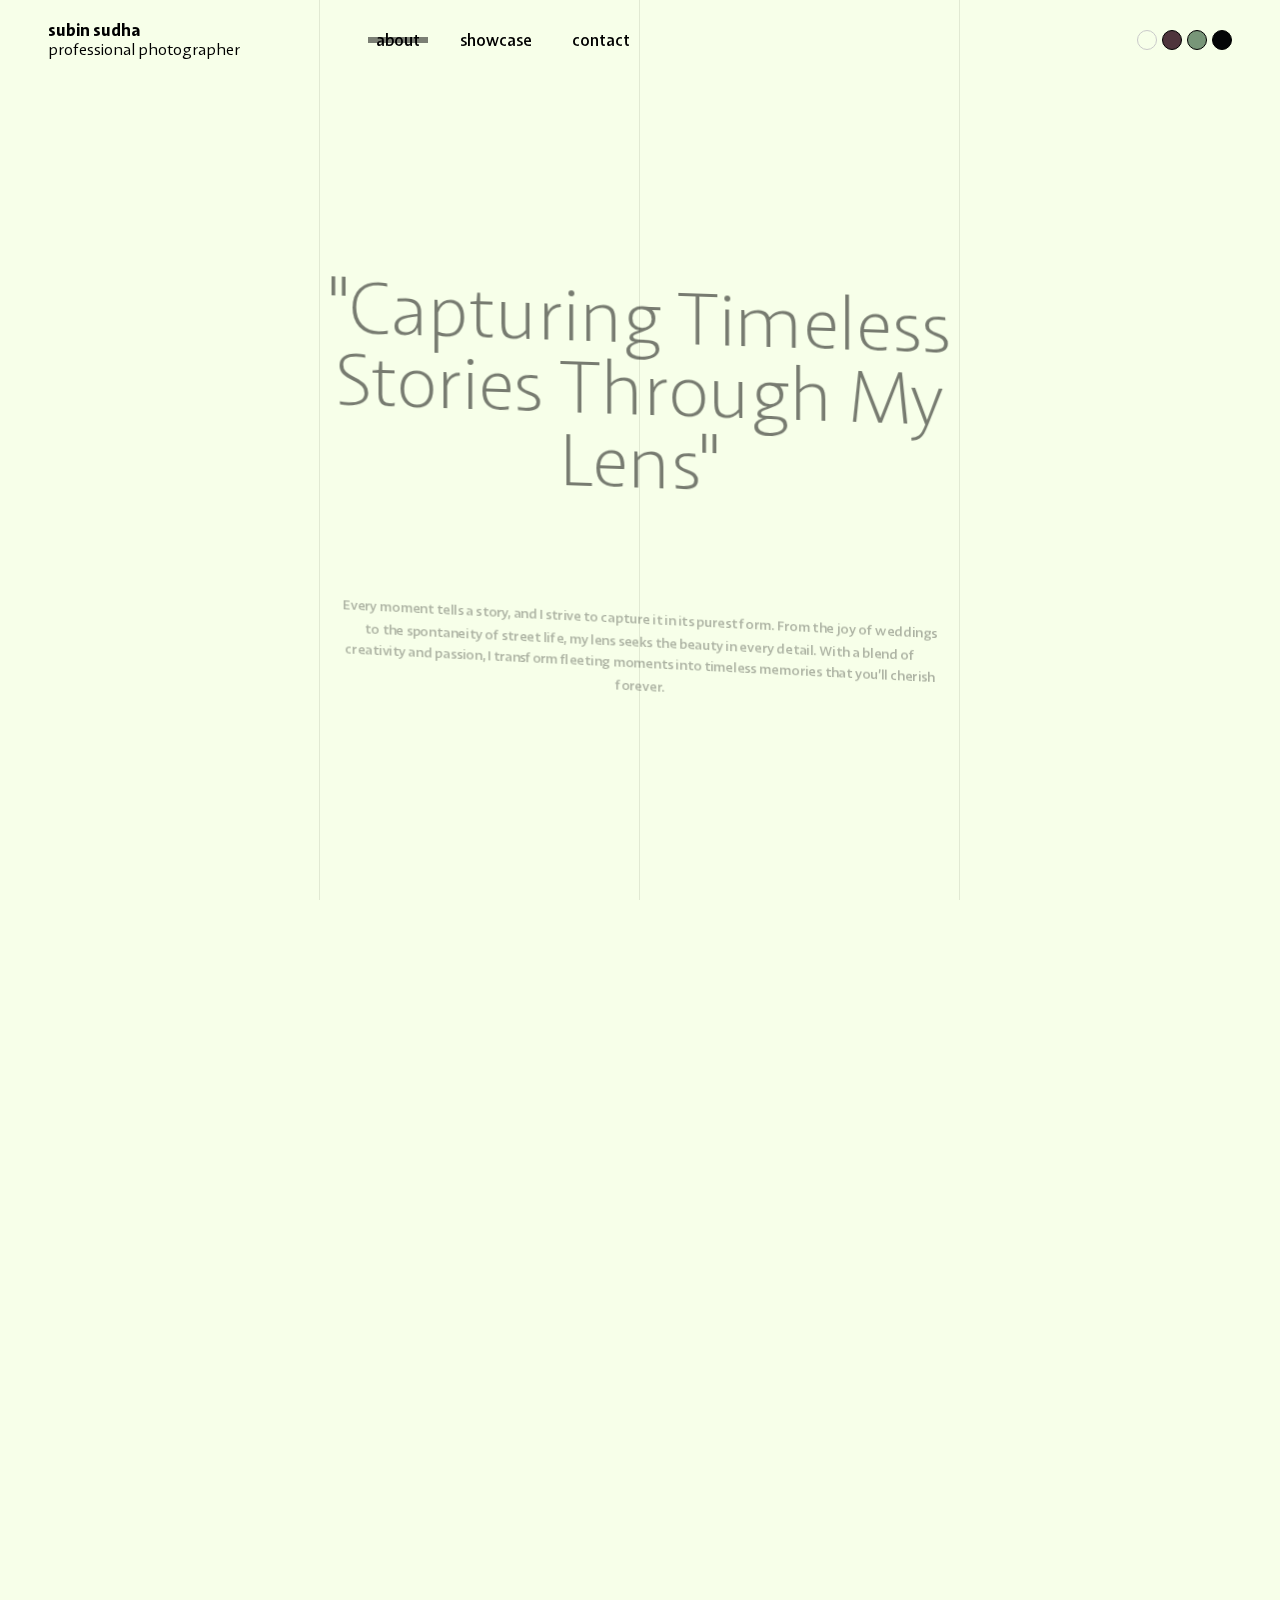
==== about-me.html @ 4d0d7990 "teal html color" ====
<!DOCTYPE html>
<html lang="en">
  <head>
    <meta charset="UTF-8" />
    <meta name="viewport" content="width=device-width, initial-scale=1.0" />
    <title>Subin sudha | Aboutme</title>
    <link rel="stylesheet" href="./css/style.css" />
    <link rel="stylesheet" href="./css/screens.css" />
  </head>
  <body>
    <!-- SPINNER -->

    <div class="spinner" id="spinner">
      <div class="spinner-contant">
        <div class="spinner-circle"></div>
        <div id="loading-percentage" class="loading-percentage">0%</div>
      </div>
    </div>

    <header class="main-header">
      <div class="container">
        <div class="header-content">
          <div class="header-column">
            <a href="/photography-showcase" class="main-logo">
              <span class="logo-title">subin sudha</span>
              <span class="logo-sub-title">professional photographer</span>
            </a>
            <nav class="nav sm-hidden">
              <a class="link active" href="javascript:void(0)">about</a>
              <a class="link" href="/photography-showcase/showcase.html"
                >showcase</a
              >
              <a class="link" href="/photography-showcase/contact.html"
                >contact</a
              >
            </nav>
          </div>
          <div class="header-column">
            <div class="theme-switcher sm-hidden">
              <button data-theme="white">White</button>
              <button data-theme="coffee">Coffee</button>
              <button data-theme="teal">Teal</button>
              <button data-theme="dark">Dark</button>
            </div>

            <div id="menu-toggle" class="menu-toggle md-hidden">
              <div class="menu-lines">
                <div class="line__top"></div>
                <div class="line__bottom"></div>
              </div>
            </div>
          </div>
        </div>
      </div>
    </header>

    <!-- MOBILE SIDEBAR -->

    <div id="main-sm-menu" class="main-sm-menu">
      <div class="menu-sm-content">
        <nav class="main-sm-navigations">
          <ul class="main-sm-navigation-list">
            <li>
              <a class="link active" href="javascript:void(0)">about</a>
            </li>
            <li>
              <a class="link" href="/photography-showcase/showcase.html">
                showcase
              </a>
            </li>
            <li>
              <a class="link" href="/photography-showcase/contact.html">
                contact
              </a>
            </li>
          </ul>
        </nav>

        <div class="sm-theme-selector">
          <div class="theme-switcher">
            <button data-theme="white">White</button>
            <button data-theme="coffee">Coffee</button>
            <button data-theme="teal">Teal</button>
            <button data-theme="dark">Dark</button>
          </div>
        </div>
      </div>
    </div>

    <section class="main-wrapper">
      <div class="container">
        <div class="inner-page-wrapper">
          <h1 class="inner-page-title animateUp" data-delay="0.5">
            "Capturing Timeless Stories Through My Lens"
          </h1>
          <p class="about-sub-title animateUp" data-delay="0.6">
            Every moment tells a story, and I strive to capture it in its purest
            form. From the joy of weddings to the spontaneity of street life, my
            lens seeks the beauty in every detail. With a blend of creativity
            and passion, I transform fleeting moments into timeless memories
            that you’ll cherish forever.
          </p>
        </div>
      </div>

      <div class="avatar-wide animateUp" data-delay="0.7">
        <img
          src="https://images.unsplash.com/photo-1506863530036-1efeddceb993?q=80&w=1944"
          alt="photographer avatar"
        />
      </div>

      <div class="container">
        <div class="inner-page-wrapper">
          <div class="about-description animateUp" data-delay="0.8">
            <p>
              Welcome to my world of photography! I’m Subin Sudha, a passionate
              professional photographer hailing from the vibrant state of
              Kerala, India. With years of experience and an unyielding love for
              storytelling, I specialize in creating captivating images that
              speak volumes.
            </p>
            <p>
              From the heartfelt emotions of weddings to the unique charm of
              candid moments, from the artistry of portraiture to the raw
              authenticity of street photography, I aim to document life’s most
              meaningful moments with precision and creativity.
            </p>
            <p>
              Each click of the shutter is my way of preserving fleeting
              moments, transforming them into memories that last a lifetime. I
              believe that photography is more than just a profession—it's a way
              to connect, understand, and celebrate the beauty of life and the
              stories it holds.
            </p>
            <p>
              Whether you’re looking to immortalize your big day, capture a
              cherished bond, or explore the unscripted beauty of everyday life,
              I am here to deliver images that resonate with your heart and
              soul.
            </p>
            <p>
              Let’s create something extraordinary together—one frame at a time.
            </p>
          </div>
        </div>
      </div>
    </section>

    <div class="canvas-grid">
      <div class="canvas-column"></div>
      <div class="canvas-column"></div>
      <div class="canvas-column"></div>
      <!-- <div class="canvas-column"></div>
      <div class="canvas-column"></div> -->
    </div>

    <script src="./js/gsap.min.js"></script>
    <script src="./js/ScrollTrigger.min.js"></script>
    <script src="./js/index.js"></script>
  </body>
</html>
---- css/style.css ----
@import "./plein.css";

:root {
  --theme-color: #f7ffe9;
  --text-color: #000;
  --scroll-bar-color: #000;
  --menu-toggle-color: #000;
  --window-height: 100vh;
  --container-width: 1800px;
  --plein-light: "Plein-Light";
  --plein-regular: "Plein-Regular";
  --plein-medium: "Plein-Medium";
  --plein-bold: "Plein-Bold";
}

* {
  padding: 0;
  margin: 0;
  box-sizing: border-box;
  /* font-family: "Plein", sans-serif; */
}

body[data-theme="dark"] {
  --theme-color: #040507 !important;
  --text-color: #dbdbdb !important;
  --scroll-bar-color: #929292 !important;
  --menu-toggle-color: #dbdbdb;
}

body[data-theme="white"] {
  --theme-color: #f7ffe9 !important;
  --text-color: #000 !important;
  --scroll-bar-color: #000 !important;
  --menu-toggle-color: #000;
}

body[data-theme="coffee"] {
  --theme-color: #4e343c !important;
  --text-color: #ffffff !important;
  --scroll-bar-color: #8a4359 !important;
  --menu-toggle-color: #ffffff;
}

body[data-theme="teal"] {
  --theme-color: #789678 !important;
  --text-color: #ffffff !important;
  --scroll-bar-color: #87b787 !important;
  --menu-toggle-color: #ffffff;
}

body {
  font-size: 16px;
  color: var(--text-color);
  background-color: var(--theme-color);
  height: 100%;
  width: 100%;
  user-select: none;
  transition: background-color 0.3s, color 0.3s;
}

/* THEME SWITCHER */

.theme-switcher {
  display: flex;
  align-items: center;
  gap: 5px;
}

.theme-switcher button {
  margin: 0;
  padding: 0;
  outline: 0;
  border-width: 1px;
  border-style: solid;
  border-color: #000;
  cursor: pointer;
  font-size: 0 !important;
  width: 20px;
  height: 20px;
  border-radius: 50px;
  transition: 0.3s ease;
}

.theme-switcher button[data-theme="dark"] {
  background-color: #040507;
}
.theme-switcher button[data-theme="white"] {
  background-color: #f7ffe9;
}
.theme-switcher button[data-theme="coffee"] {
  background-color: #4e343c;
}
.theme-switcher button[data-theme="teal"] {
  background-color: #789678;
}

.theme-switcher button:hover {
  opacity: 0.8;
}

.theme-switcher button[data-theme="dark"].active {
  border-color: #9a9a9a !important;
}
.theme-switcher button[data-theme="white"].active {
  border-color: #c9c9c9 !important;
}
.theme-switcher button[data-theme="coffee"].active {
  border-color: #8a4359 !important;
}
.theme-switcher button[data-theme="teal"].active {
  border-color: #90af90 !important;
}

/* LIGHTBOX */

.fancybox__backdrop,
.fancybox__thumbs {
  background-color: var(--theme-color);
}
.fancybox__container .f-button {
  background-color: transparent !important;
  cursor: pointer !important;
}
.fancybox__container .f-button:disabled {
  opacity: 0.4 !important;
}
.fancybox__container .f-button svg {
  filter: none;
  stroke: var(--text-color);
}
.fancybox__toolbar {
  text-shadow: none;
  color: var(--text-color);
}

/* LIGHTBOX END */

/* SPINNER */

.spinner {
  width: 100%;
  height: 100%;
  background-color: var(--theme-color);
  position: fixed;
  top: 0;
  left: 0;
  z-index: 900;
  display: flex;
}
.spinner-contant {
  margin: auto;
  width: 80px;
  height: 80px;
  position: relative;
}
.loading-percentage {
  font-size: 1.2rem;
  color: var(--text-color);
  font-family: var(--plein-regular);
  width: 50px;
  height: 50px;
  position: absolute;
  left: 50%;
  top: 50%;
  transform: translate(-50%, -50%);
  z-index: 5;
  display: flex;
  justify-content: center;
  align-items: center;
}
.spinner-circle {
  position: absolute;
  left: 0;
  top: 0;
  width: 80px;
  height: 80px;
  border-radius: 50%;
  border-width: 2px;
  border-style: solid;
  border-color: transparent var(--text-color) var(--text-color)
    var(--text-color);
  animation: spin 1s linear infinite;
  z-index: 2;
}
@keyframes spin {
  from {
    transform: rotate(0deg);
  }
  to {
    transform: rotate(360deg);
  }
}

.canvas-grid {
  display: grid;
  height: var(--window-height);
  background-color: transparent !important;
  /* grid-template-columns: repeat(4, 1fr); */
  grid-template-columns: repeat(2, 1fr);
  grid-column-gap: 0;
  width: 100%;
  z-index: -1;
  position: fixed;
  top: 0;
  left: 0;
  pointer-events: none;
  user-select: none;
  opacity: 0.1;
  mix-blend-mode: difference;
}
.canvas-column {
  background-color: transparent !important;
  border-right: 1px solid #ddd !important;
  display: none;
}
.canvas-column:nth-child(1) {
  display: block;
}

/* width */
::-webkit-scrollbar {
  width: 5px;
  height: 5px;
}
/* Track */
::-webkit-scrollbar-track {
  background: #fbfff1;
}
/* Handle */
::-webkit-scrollbar-thumb {
  background: var(--scroll-bar-color);
}
/* Handle on hover */
::-webkit-scrollbar-thumb:hover {
  background: var(--scroll-bar-color);
}

::-webkit-selection {
  color: #000;
  background-color: #cfdfa9;
}
::selection {
  color: #000;
  background-color: #cfdfa9;
}

@supports (height: 100dvh) {
  :root {
    --window-height: 100dvh;
  }
}

.container {
  max-width: var(--container-width);
  margin: auto;
  width: 100%;
  padding: 0 1rem;
  overflow: hidden;
}

.revealUp div {
  display: inline-block;
  vertical-align: middle;
  opacity: 1;
}

/* HEADER STYLES */

.main-header {
  position: fixed;
  width: 100%;
  z-index: 500;
  top: 0;
  left: 0;
  transition: background-color 0.5s ease;
}

@media screen and (max-width: 767px) {
  .main-header {
    background-color: var(--theme-color);
  }
}

.header-content {
  display: flex;
  justify-content: space-between;
  align-items: center;
  width: 100%;
  min-height: 80px;
  position: relative;
}

.header-column {
  display: flex;
  justify-content: flex-start;
  align-items: center;
}

a.main-logo {
  display: flex;
  flex-direction: column;
  align-items: flex-start;
  color: var(--text-color);
  text-decoration: none;
  margin-right: 1rem;
  outline: 0;
  line-height: 1.2;
}

a.main-logo span.logo-title {
  font-size: 1rem;
  font-family: var(--plein-bold);
}

a.main-logo span.logo-sub-title {
  font-family: var(--plein-regular);
  font-size: 0.9rem;
  white-space: nowrap;
}

nav.nav a {
  text-decoration: none;
  color: var(--text-color);
  outline: 0;
  font-family: var(--plein-medium);
  font-size: 0.9rem;
  position: relative;
  line-height: 1;
  display: inline-block;
  padding: 4px 8px;
}
nav.nav a:not(:last-child) {
  margin-right: 20px;
}
a.link {
  position: relative;
}
a.link::before {
  content: "";
  height: 25%;
  width: 0;
  background-color: var(--text-color);
  opacity: 0.5;
  display: inline-block;
  position: absolute;
  right: 0;
  top: 50%;
  transform: translateY(-50%);
  z-index: -1;
  transition: 0.3s ease;
}

a.link:hover::before,
a.link.active::before {
  left: 0;
  width: 100%;
}
/* nav.nav a:hover {
  color: #869e3e;
} */

/* HOME STYLES */

.hero-section,
.card-section,
.main-footer {
  width: 100%;
  height: var(--window-height);
  position: relative;
}

.hero-section .hero-title {
  position: absolute;
  width: 100%;
  top: 50%;
  left: 50%;
  transform: translate(-50%, -50%);
  text-align: center;
  font-family: var(--plein-bold);
  font-size: 15vh;
  color: var(--text-color);
  letter-spacing: -4px;
  line-height: 0.8;
  font-weight: 800;
  white-space: nowrap;
  word-break: keep-all;
}

.card-section.scroll {
  position: relative;
}

.card-img {
  position: absolute;
  top: 50%;
  left: 50%;
  transform: translate(-50%, -50%);
  max-width: 1600px;
  width: 90%;
  height: 95vh;
  border-radius: 20px;
  overflow: hidden;
}
.card-img img {
  height: 100%;
  width: 100%;
  object-fit: cover;
}
.main-footer .container {
  height: 100%;
}
.footer-informations {
  height: 100%;
  width: 100%;
  display: flex;
  flex-direction: column;
  justify-content: space-between;
  align-items: center;
  padding: 12rem 0;
}
.contact-text {
  text-align: center;
}
p.footer-caption-text {
  font-size: 1rem;
  text-align: center;
  margin-bottom: 20px;
  font-family: var(--plein-medium);
}
.contact-text a {
  font-size: 2rem;
  font-family: var(--plein-bold);
  color: var(--text-color);
  text-decoration: none;
}

.footer-basic-infos {
  text-align: center;
}
.basic-info-row {
  margin-top: 30px;
}

.basic-info-row a.footer-link {
  text-decoration: none;
  font-size: 1rem;
  margin: 0 10px;
  outline: 0;
  font-family: var(--plein-bold);
  color: var(--text-color);
}
.basic-info-row p.footer-sm-text,
.basic-info-row p.footer-sm-text > a {
  font-size: 14px;
  color: var(--text-color);
  line-height: 1;
}

.basic-info-row.footer-copyright {
  text-align: center;
}

.basic-info-row.footer-copyright p.footer-sm-text {
  display: inline-block;
}
.basic-info-row p.footer-sm-text > a {
  text-decoration: none;
}

.basic-info-row.footer-copyright p.footer-sm-text span.spacer {
  height: 22px;
  width: 1px;
  display: inline-block;
  background-color: var(--text-color);
  vertical-align: middle;
  margin: 0 10px;
}

.heart-svg {
  transform: scale(1);
  -webkit-animation: heartPulse 1s infinite;
  animation: heartPulse 1s infinite;
  vertical-align: middle;
  fill: var(--text-color);
}

@-webkit-keyframes heartPulse {
  0% {
    transform: scale(1);
  }
  50% {
    transform: scale(0.8);
  }
  100% {
    transform: scale(1);
  }
}
@keyframes heartPulse {
  0% {
    transform: scale(1);
  }
  50% {
    transform: scale(0.8);
  }
  100% {
    transform: scale(1);
  }
}

section.main-wrapper {
  padding-top: 120px;
  margin-bottom: 120px;
  width: 100%;
  min-height: 100%;
}

/* SHOWCASE STYLES */

ul.image-grid {
  columns: 2;
  column-gap: 2rem;
  user-select: none;
  overflow: hidden;
  margin-bottom: 40px;
}

ul.image-grid .image-grid-item {
  display: block;
  width: 100%;
  margin-bottom: 2rem;
  overflow: hidden;
}

ul.image-grid .image-grid-item a {
  display: block;
}

ul.image-grid .image-grid-item img {
  margin: auto;
  max-width: 100%;
  max-height: 100%;
  object-fit: cover;
  cursor: pointer !important;
  vertical-align: middle;
}

.tilt-from-top {
  transform-origin: top center;
  transform: rotateX(-15deg) !important;
}

.tilt-from-bottom {
  transform-origin: bottom center;
  transform: rotateX(15deg) !important;
}
.showcase-end-message {
  color: var(--text-color);
  text-align: center;
  font-size: 0.9rem;
  padding: 50px 0;
  font-family: var(--plein-bold);
  max-width: 300px;
  margin: auto;
  line-height: 1.5rem;
}

/* ABOUT ME */

.inner-page-wrapper {
  max-width: 400px;
  margin-left: auto;
  margin-right: auto;
  margin-top: 0;
  margin-bottom: 0;
  overflow: hidden;
}

h1.inner-page-title {
  font-size: 3rem;
  font-family: var(--plein-light);
  font-weight: 300;
  text-align: center;
  line-height: 1;
  margin-bottom: 72px;
  color: var(--text-color);
}

p.about-sub-title {
  margin-bottom: 72px;
  text-align: center;
  line-height: 1.6rem;
  font-size: 1rem;
  font-family: var(--plein-medium);
  color: var(--text-color);
}
.avatar-wide {
  width: 100%;
  margin-bottom: 50px;
}
.avatar-wide img {
  max-width: 100%;
  max-height: 100%;
  object-fit: cover;
  vertical-align: middle;
}

.about-description p {
  font-size: 1rem;
  font-family: var(--plein-regular);
  line-height: 1.6rem;
  text-align: left;
  color: var(--text-color);
  margin-bottom: 26px;
}

/* CONTACT */

.inner-page-wrapper.contact-page-wrapper .sub-title {
  font-size: 1rem;
  line-height: 1.6rem;
  font-family: var(--plein-medium);
  text-align: center;
}

.inner-page-wrapper.contact-page-wrapper .sub-title a.link {
  word-break: keep-all;
  white-space: nowrap;
  color: var(--text-color);
  font-family: var(--plein-bold);
  font-size: 1.4rem;
  display: inline-block;
  vertical-align: middle;
  margin: 0.4rem 0;
}

.contact-social-links {
  text-align: center;
  display: flex;
  align-items: center;
  justify-content: center;
  gap: 18px;
}

.contact-social-links a.footer-link {
  text-decoration: none;
  font-size: 1.2rem;
  margin: 0;
  outline: 0;
  font-family: var(--plein-bold);
  color: var(--text-color);
}

.inner-page-wrapper.contact-page-wrapper h3 {
  font-size: 1rem;
  font-family: var(--plein-bold);
  color: var(--text-color);
  text-align: center;
  margin-bottom: 2rem;
  margin-top: 2rem;
  padding-top: 2rem;
  border-top: 1px solid #ddd;
}

/* MENU */

.burger {
  position: relative;
  display: inline-block;
  cursor: pointer;
  background-color: transparent;
  border: none;
}

.menu-toggle {
  position: relative;
  display: flex;
  align-items: center;
  justify-content: center;
  width: 35px;
  height: 35px;
}

.menu-lines {
  width: 100%;
  height: 100%;
}

.menu-lines .line__top,
.menu-lines .line__bottom {
  height: 1px;
  position: absolute;
  display: block;
  top: 0;
  left: 0;
  bottom: 0;
  margin: auto;
  content: "";
  width: 100%;
  transition: transform 250ms cubic-bezier(0.2, 0.6, 0.3, 1),
    width 250ms cubic-bezier(0.2, 0.6, 0.3, 1);
  will-change: transform, width;
  background-color: var(--menu-toggle-color);
}

.menu-lines .line__top {
  transform: translatey(-5.5px);
}

.menu-lines .line__bottom {
  transform: translatey(5.5px);
}

.menu__active .menu-lines .line__top {
  transform: translatex(3.5px) rotate(-135deg);
  width: 28px;
}

.menu__active .menu-lines .line__bottom {
  transform: translatex(3.5px) rotate(135deg);
  width: 28px;
}

.main-sm-menu {
  position: fixed;
  left: 0;
  top: 0;
  background-color: var(--theme-color);
  height: 100%;
  width: 100%;
  transform: translateY(-20px);
  opacity: 0;
  visibility: hidden;
  z-index: 499;
  transition: background-color 0.3s;
  transition-duration: 0.5s;
}
.menu-sm-content {
  height: 100%;
  width: 100%;
  padding-top: 100px;
  position: relative;
}
nav.main-sm-navigations {
  height: 100%;
  width: 100%;
  padding-bottom: 80px;
  overflow-y: auto;
  overflow-x: hidden;
  display: flex;
}
ul.main-sm-navigation-list {
  padding: 30px;
  width: 100%;
  text-align: center;
  margin: auto;
}
ul.main-sm-navigation-list li {
  margin-bottom: 20px;
  list-style-type: none;
}
ul.main-sm-navigation-list li a {
  color: var(--text-color);
  font-family: var(--plein-regular);
  font-weight: 500;
  font-size: 2.8rem;
  text-decoration: none;
  outline: 0;
  text-transform: uppercase;
  transition: color 0.3s;
  transition-duration: 0.5s;
}

.sm-theme-selector {
  position: absolute;
  bottom: 0;
  left: 0;
  height: 80px;
  display: flex;
  align-items: center;
  justify-content: center;
  width: 100%;
}
.sm-theme-selector .theme-switcher {
  gap: 20px;
}
.sm-theme-selector .theme-switcher button {
  width: 30px;
  height: 30px;
}
.sm-theme-selector {
  position: absolute;
  bottom: 0;
  left: 0;
  height: 80px;
  display: flex;
  align-items: center;
  justify-content: center;
  width: 100%;
  background-color: rgba(0, 0, 0, 0.1);
}
---- css/screens.css ----
/* > 768px */
@media (min-width: 768px) {
  .canvas-column:nth-child(2),
  .canvas-column:nth-child(3) {
    display: block;
  }
  .canvas-grid {
    grid-template-columns: repeat(4, 1fr);
  }

  ul.image-grid {
    columns: 4;
    column-gap: 4rem;
  }
  ul.image-grid .image-grid-item {
    margin-bottom: 4rem;
  }
}

/* > 1024px */

@media (min-width: 1024px) {
  .container {
    padding: 0 3rem;
  }

  a.main-logo {
    margin-right: 8rem;
  }

  nav.nav a,
  a.main-logo span.logo-title,
  a.main-logo span.logo-sub-title {
    font-size: 1rem;
  }

  .hero-section h1.hero-title {
    font-size: 34vh;
    letter-spacing: -26px;
  }

  .contact-text a {
    font-size: 4rem;
  }

  .basic-info-row a.footer-link {
    font-size: 1.6rem;
    margin: 0 24px;
  }

  p.footer-caption-text {
    font-size: 1.2rem;
    margin-bottom: 30px;
  }

  h1.inner-page-title {
    font-size: 5rem;
  }

  .inner-page-wrapper {
    margin-top: 100px;
    margin-bottom: 100px;
  }

  .about-description {
    columns: 2;
    column-gap: 3rem;
  }

  /* gallery */

  .showcase-end-message {
    font-size: 1rem;
    max-width: 500px;
  }

  .inner-page-wrapper.contact-page-wrapper h3 {
    font-size: 1.2rem;
  }

  .contact-social-links {
    gap: 30px;
  }

  .contact-social-links a.footer-link {
    font-size: 1.6rem;
  }

  .inner-page-wrapper {
    max-width: 700px;
  }
}

/* > 1260px */

@media (min-width: 1260px) {
  ul.image-grid {
    columns: 5;
    column-gap: 5rem;
  }

  ul.image-grid .image-grid-item {
    margin-bottom: 5rem;
  }
}

/* > 1366px */

@media (min-width: 1360px) {
  .hero-section h1.hero-title {
    font-size: 40vh;
  }

  .contact-text a {
    font-size: 6rem;
  }

  ul.image-grid {
    columns: 6;
    column-gap: 5rem;
  }

  ul.image-grid .image-grid-item {
    margin-bottom: 5rem;
  }
}

/* LANDSCAPE- SMALL DEVICES */

@media (max-width: 1023px) and (orientation: landscape) {
  .canvas-grid {
    grid-template-columns: repeat(4, 1fr);
  }
  .hero-section h1.hero-title {
    font-size: 30vh;
  }
  a.main-logo {
    margin-right: 3rem;
  }
  .footer-informations {
    padding: 5rem 0;
  }

  ul.image-grid {
    columns: 4;
    column-gap: 4rem;
  }
  ul.image-grid .image-grid-item {
    margin-bottom: 4rem;
  }

  .inner-page-wrapper {
    max-width: 500px;
  }
}

/* sm */
@media screen and (max-width: 767px) {
  .sm-hidden {
    display: none !important;
    visibility: hidden !important;
    opacity: 0 !important;
  }
}
/* md */
@media screen and (min-width: 768px) {
  .md-hidden {
    display: none !important;
    visibility: hidden !important;
    opacity: 0 !important;
  }
}
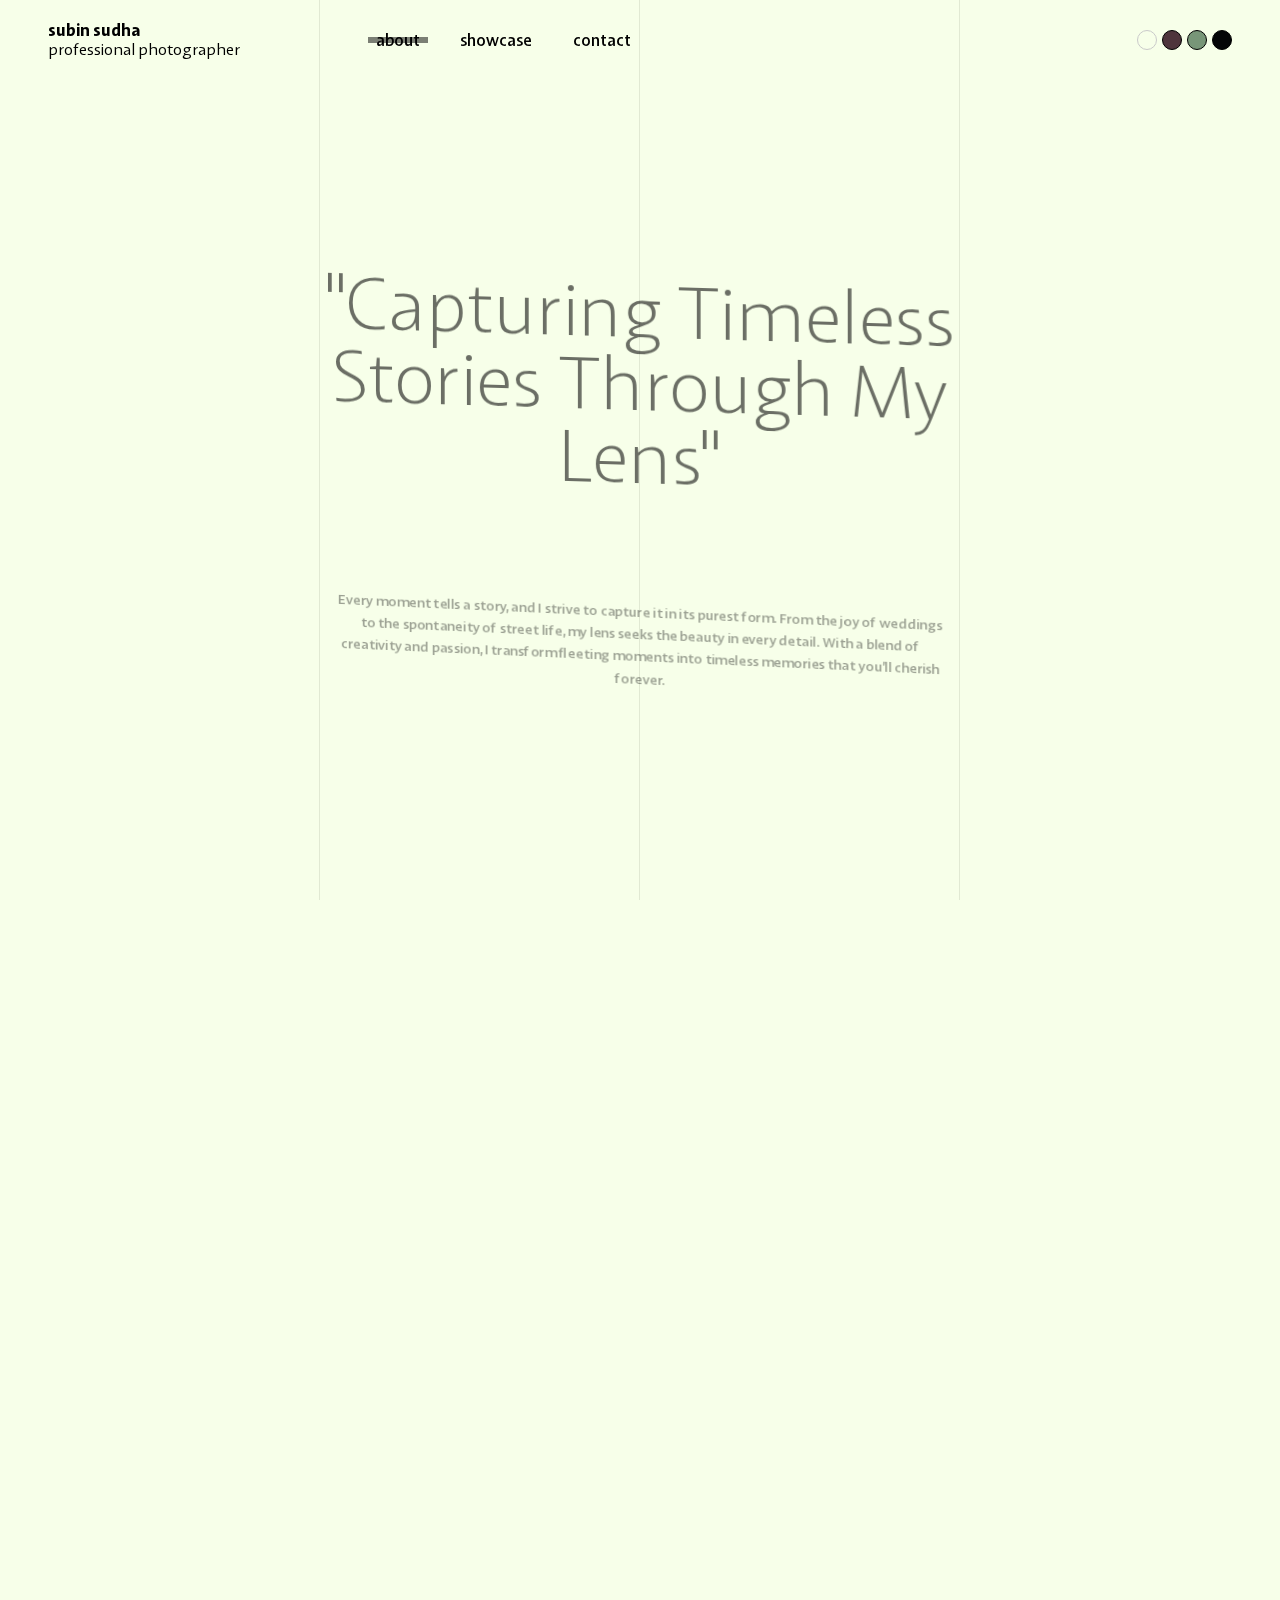
==== commit 566c5c6b: "home link" ====
--- a/about-me.html
+++ b/about-me.html
@@ -60,6 +60,9 @@
       <div class="menu-sm-content">
         <nav class="main-sm-navigations">
           <ul class="main-sm-navigation-list">
+            <li>
+              <a class="link" href="/photography-showcase/">home </a>
+            </li>
             <li>
               <a class="link active" href="javascript:void(0)">about</a>
             </li>
--- a/css/style.css
+++ b/css/style.css
@@ -17,7 +17,7 @@
   padding: 0;
   margin: 0;
   box-sizing: border-box;
-  /* font-family: "Plein", sans-serif; */
+  font-family: "Plein", sans-serif;
 }
 
 body[data-theme="dark"] {
@@ -367,8 +367,11 @@
   width: 100%;
   height: var(--window-height);
   position: relative;
-}
-
+  overflow: hidden;
+}
+.card-section {
+  perspective: 1200;
+}
 .hero-section .hero-title {
   position: absolute;
   width: 100%;
@@ -376,7 +379,7 @@
   left: 50%;
   transform: translate(-50%, -50%);
   text-align: center;
-  font-family: var(--plein-bold);
+  font-family: var(--plein-bold) !important;
   font-size: 15vh;
   color: var(--text-color);
   letter-spacing: -4px;
@@ -384,6 +387,9 @@
   font-weight: 800;
   white-space: nowrap;
   word-break: keep-all;
+}
+.hero-section .hero-title div {
+  font-family: var(--plein-bold) !important;
 }
 
 .card-section.scroll {
@@ -400,6 +406,7 @@
   height: 95vh;
   border-radius: 20px;
   overflow: hidden;
+  transform-origin: top center;
 }
 .card-img img {
   height: 100%;
@@ -462,7 +469,9 @@
 
 .basic-info-row.footer-copyright p.footer-sm-text {
   display: inline-block;
-}
+  font-family: var(--plein-regular);
+}
+
 .basic-info-row p.footer-sm-text > a {
   text-decoration: none;
 }
@@ -696,9 +705,8 @@
   margin: auto;
   content: "";
   width: 100%;
-  transition: transform 250ms cubic-bezier(0.2, 0.6, 0.3, 1),
-    width 250ms cubic-bezier(0.2, 0.6, 0.3, 1);
-  will-change: transform, width;
+  transition: transform 0.3s cubic-bezier(0.2, 0.6, 0.3, 1),
+    width 0.3s cubic-bezier(0.2, 0.6, 0.3, 1);
   background-color: var(--menu-toggle-color);
 }
 
@@ -711,12 +719,12 @@
 }
 
 .menu__active .menu-lines .line__top {
-  transform: translatex(3.5px) rotate(-135deg);
+  transform: translatex(3.5px) rotate(-45deg);
   width: 28px;
 }
 
 .menu__active .menu-lines .line__bottom {
-  transform: translatex(3.5px) rotate(135deg);
+  transform: translatex(3.5px) rotate(45deg);
   width: 28px;
 }
 
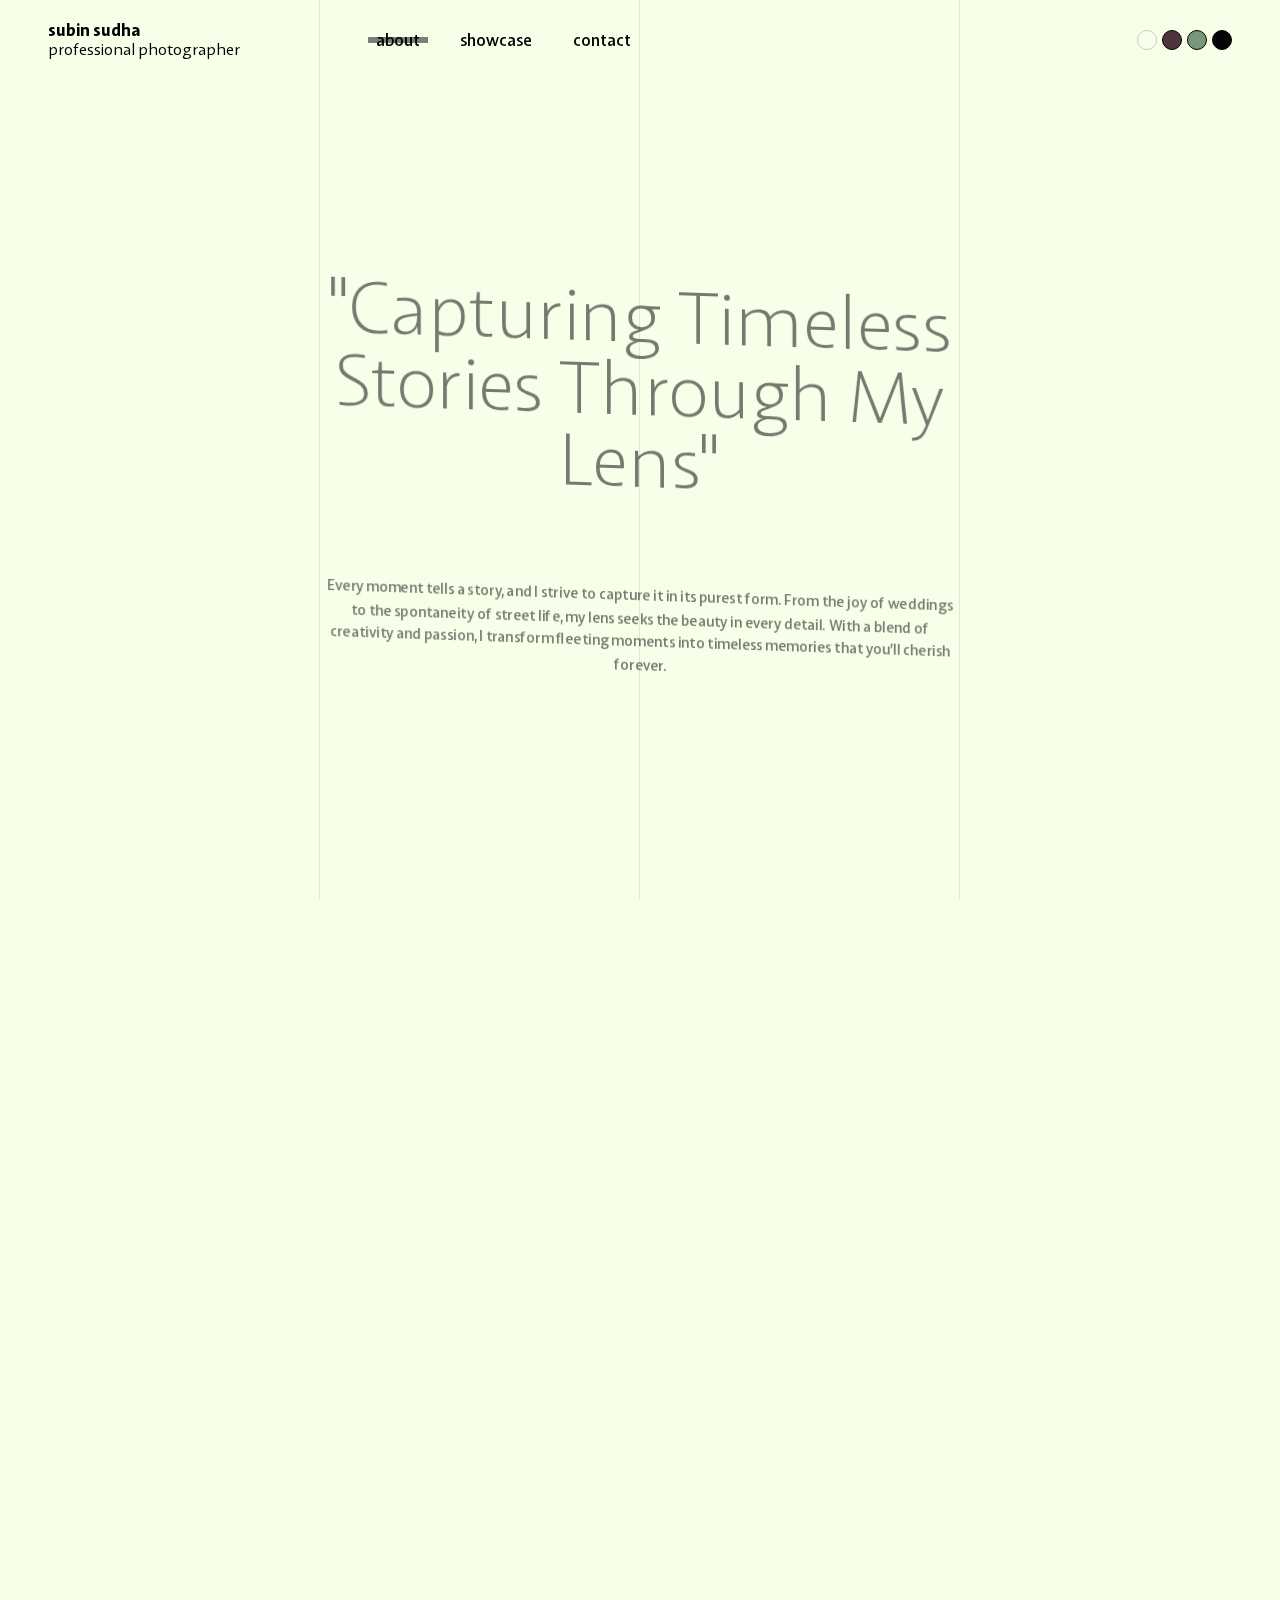
==== commit d0f1c96f: "loader style" ====
--- a/about-me.html
+++ b/about-me.html
@@ -12,8 +12,8 @@
 
     <div class="spinner" id="spinner">
       <div class="spinner-contant">
-        <div class="spinner-circle"></div>
-        <div id="loading-percentage" class="loading-percentage">0%</div>
+        <div id="loader-fill" class="loader-fill"></div>
+        <div id="loading-percentage" class="loading-percentage">0</div>
       </div>
     </div>
 
@@ -96,7 +96,7 @@
           <h1 class="inner-page-title animateUp" data-delay="0.5">
             "Capturing Timeless Stories Through My Lens"
           </h1>
-          <p class="about-sub-title animateUp" data-delay="0.6">
+          <p class="about-sub-title animateUp" data-delay="0.5">
             Every moment tells a story, and I strive to capture it in its purest
             form. From the joy of weddings to the spontaneity of street life, my
             lens seeks the beauty in every detail. With a blend of creativity
@@ -106,7 +106,7 @@
         </div>
       </div>
 
-      <div class="avatar-wide animateUp" data-delay="0.7">
+      <div class="avatar-wide animateUp" data-delay="0.5">
         <img
           src="https://images.unsplash.com/photo-1506863530036-1efeddceb993?q=80&w=1944"
           alt="photographer avatar"
@@ -115,7 +115,7 @@
 
       <div class="container">
         <div class="inner-page-wrapper">
-          <div class="about-description animateUp" data-delay="0.8">
+          <div class="about-description animateUp" data-delay="0.5">
             <p>
               Welcome to my world of photography! I’m Subin Sudha, a passionate
               professional photographer hailing from the vibrant state of
--- a/css/style.css
+++ b/css/style.css
@@ -147,18 +147,17 @@
   z-index: 900;
   display: flex;
 }
+
 .spinner-contant {
   margin: auto;
-  width: 80px;
-  height: 80px;
+  width: 100%;
+  height: 100%;
   position: relative;
 }
 .loading-percentage {
-  font-size: 1.2rem;
+  font-size: 12rem;
   color: var(--text-color);
   font-family: var(--plein-regular);
-  width: 50px;
-  height: 50px;
   position: absolute;
   left: 50%;
   top: 50%;
@@ -167,27 +166,44 @@
   display: flex;
   justify-content: center;
   align-items: center;
-}
-.spinner-circle {
+  letter-spacing: -1rem;
+}
+.loader-fill {
   position: absolute;
   left: 0;
   top: 0;
-  width: 80px;
-  height: 80px;
-  border-radius: 50%;
-  border-width: 2px;
-  border-style: solid;
-  border-color: transparent var(--text-color) var(--text-color)
-    var(--text-color);
-  animation: spin 1s linear infinite;
-  z-index: 2;
-}
-@keyframes spin {
-  from {
-    transform: rotate(0deg);
-  }
-  to {
-    transform: rotate(360deg);
+  width: 0;
+  height: 100%;
+  z-index: 1;
+}
+
+body[data-theme="white"] .loader-fill {
+  background-color: rgba(0, 0, 0, 0.1);
+}
+body[data-theme="dark"] .loader-fill,
+body[data-theme="coffee"] .loader-fill,
+body[data-theme="teal"] .loader-fill {
+  background-color: rgba(255, 255, 255, 0.1);
+}
+
+@media screen and (min-width: 768px) {
+  .loading-percentage {
+    font-size: 16rem;
+    letter-spacing: -1.2rem;
+  }
+}
+
+@media screen and (min-width: 1024px) {
+  .loading-percentage {
+    font-size: 18rem;
+    letter-spacing: -1.4rem;
+  }
+}
+
+@media screen and (min-width: 1600px) {
+  .loading-percentage {
+    font-size: 24rem;
+    letter-spacing: -1.6rem;
   }
 }
 
@@ -687,6 +703,7 @@
   justify-content: center;
   width: 35px;
   height: 35px;
+  cursor: pointer;
 }
 
 .menu-lines {
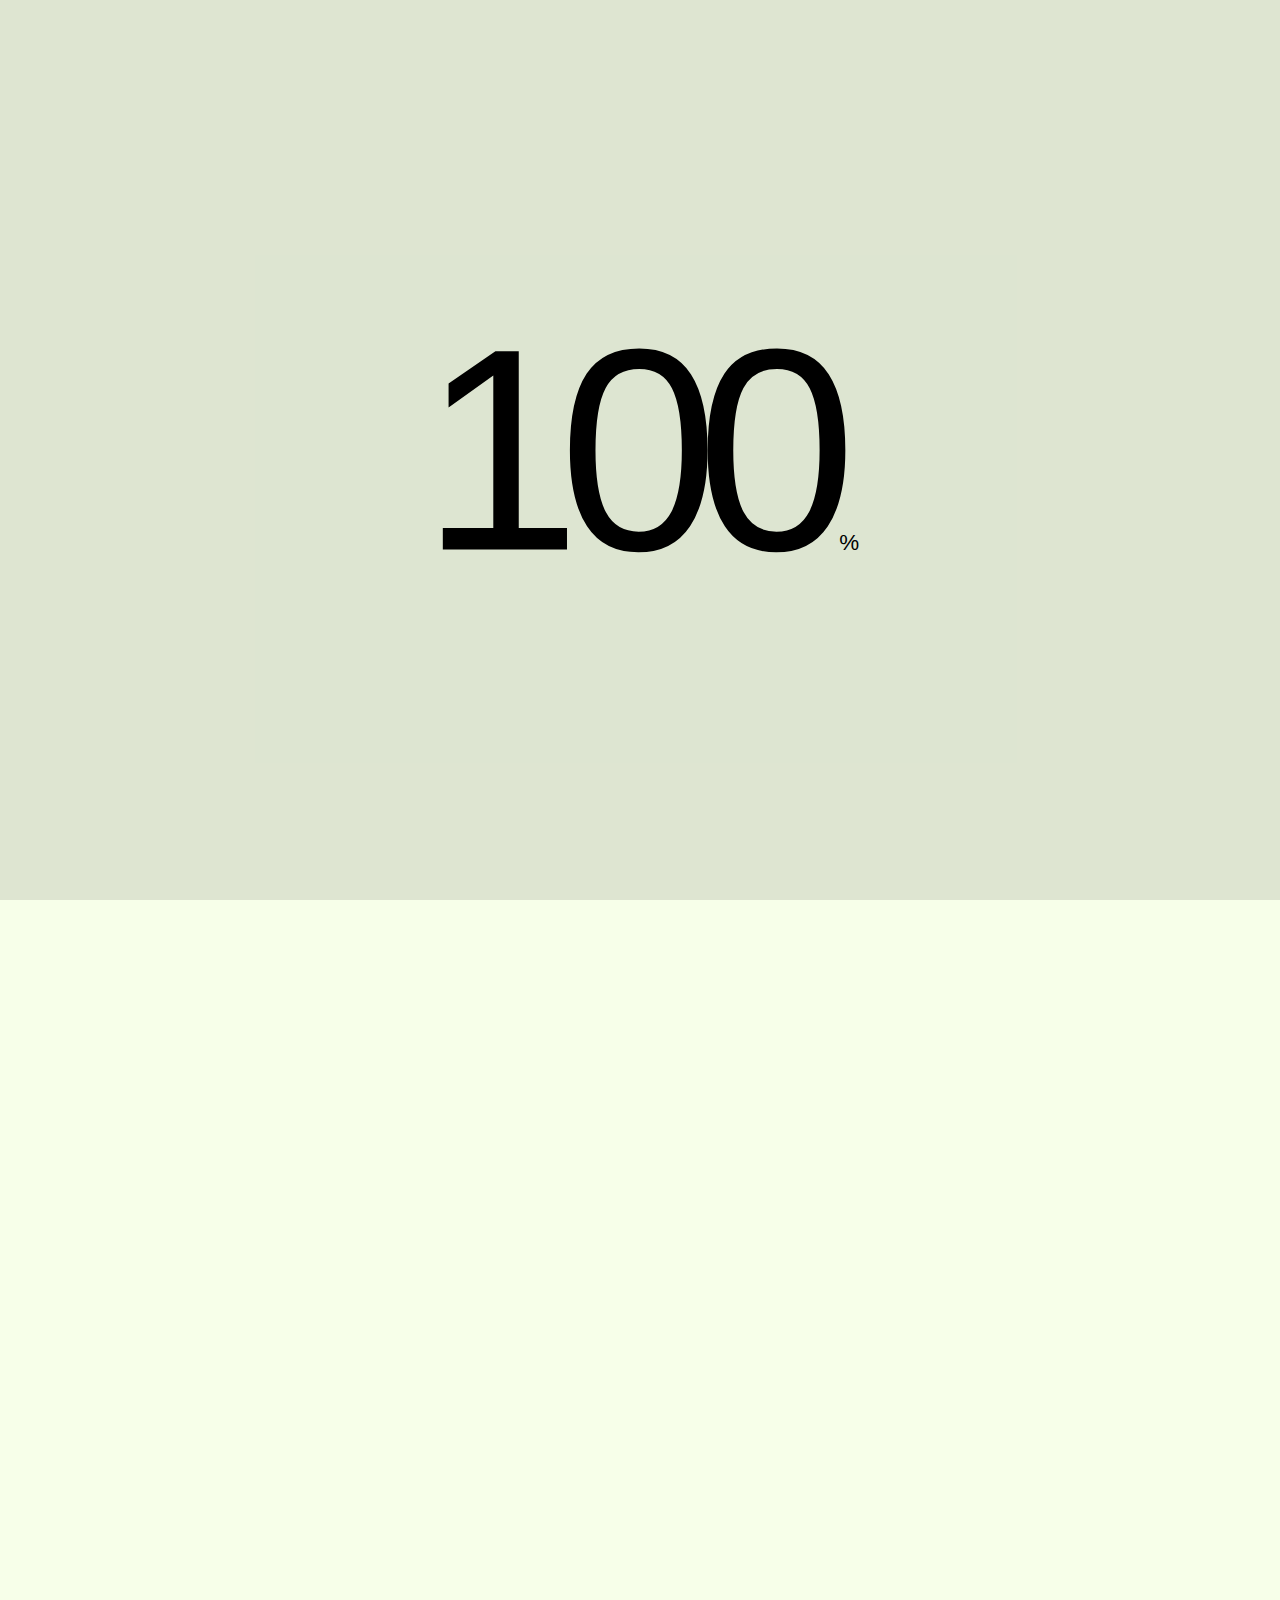
==== commit 85120e83: "fix" ====
--- a/about-me.html
+++ b/about-me.html
@@ -13,7 +13,10 @@
     <div class="spinner" id="spinner">
       <div class="spinner-contant">
         <div id="loader-fill" class="loader-fill"></div>
-        <div id="loading-percentage" class="loading-percentage">0</div>
+        <div id="loading-percentage" class="loading-percentage">
+          <span>0</span>
+          <span class="percent-symbol">%</span>
+        </div>
       </div>
     </div>
 
--- a/css/style.css
+++ b/css/style.css
@@ -157,7 +157,7 @@
 .loading-percentage {
   font-size: 12rem;
   color: var(--text-color);
-  font-family: var(--plein-regular);
+  font-family: var(--plein-light);
   position: absolute;
   left: 50%;
   top: 50%;
@@ -165,8 +165,15 @@
   z-index: 5;
   display: flex;
   justify-content: center;
-  align-items: center;
+  align-items: baseline;
   letter-spacing: -1rem;
+}
+
+.loading-percentage .percent-symbol {
+  font-size: 1.4rem;
+  margin-left: 5px;
+  display: inline-block;
+  letter-spacing: normal;
 }
 .loader-fill {
   position: absolute;
@@ -655,7 +662,15 @@
   font-size: 1.4rem;
   display: inline-block;
   vertical-align: middle;
-  margin: 0.4rem 0;
+  margin: 1rem 0;
+  padding: 10px 24px;
+  border: 1px solid var(--text-color);
+  text-decoration: none;
+}
+.inner-page-wrapper.contact-page-wrapper .sub-title a.link::before {
+  height: 100%;
+  top: 0;
+  transform: translateY(0);
 }
 
 .contact-social-links {
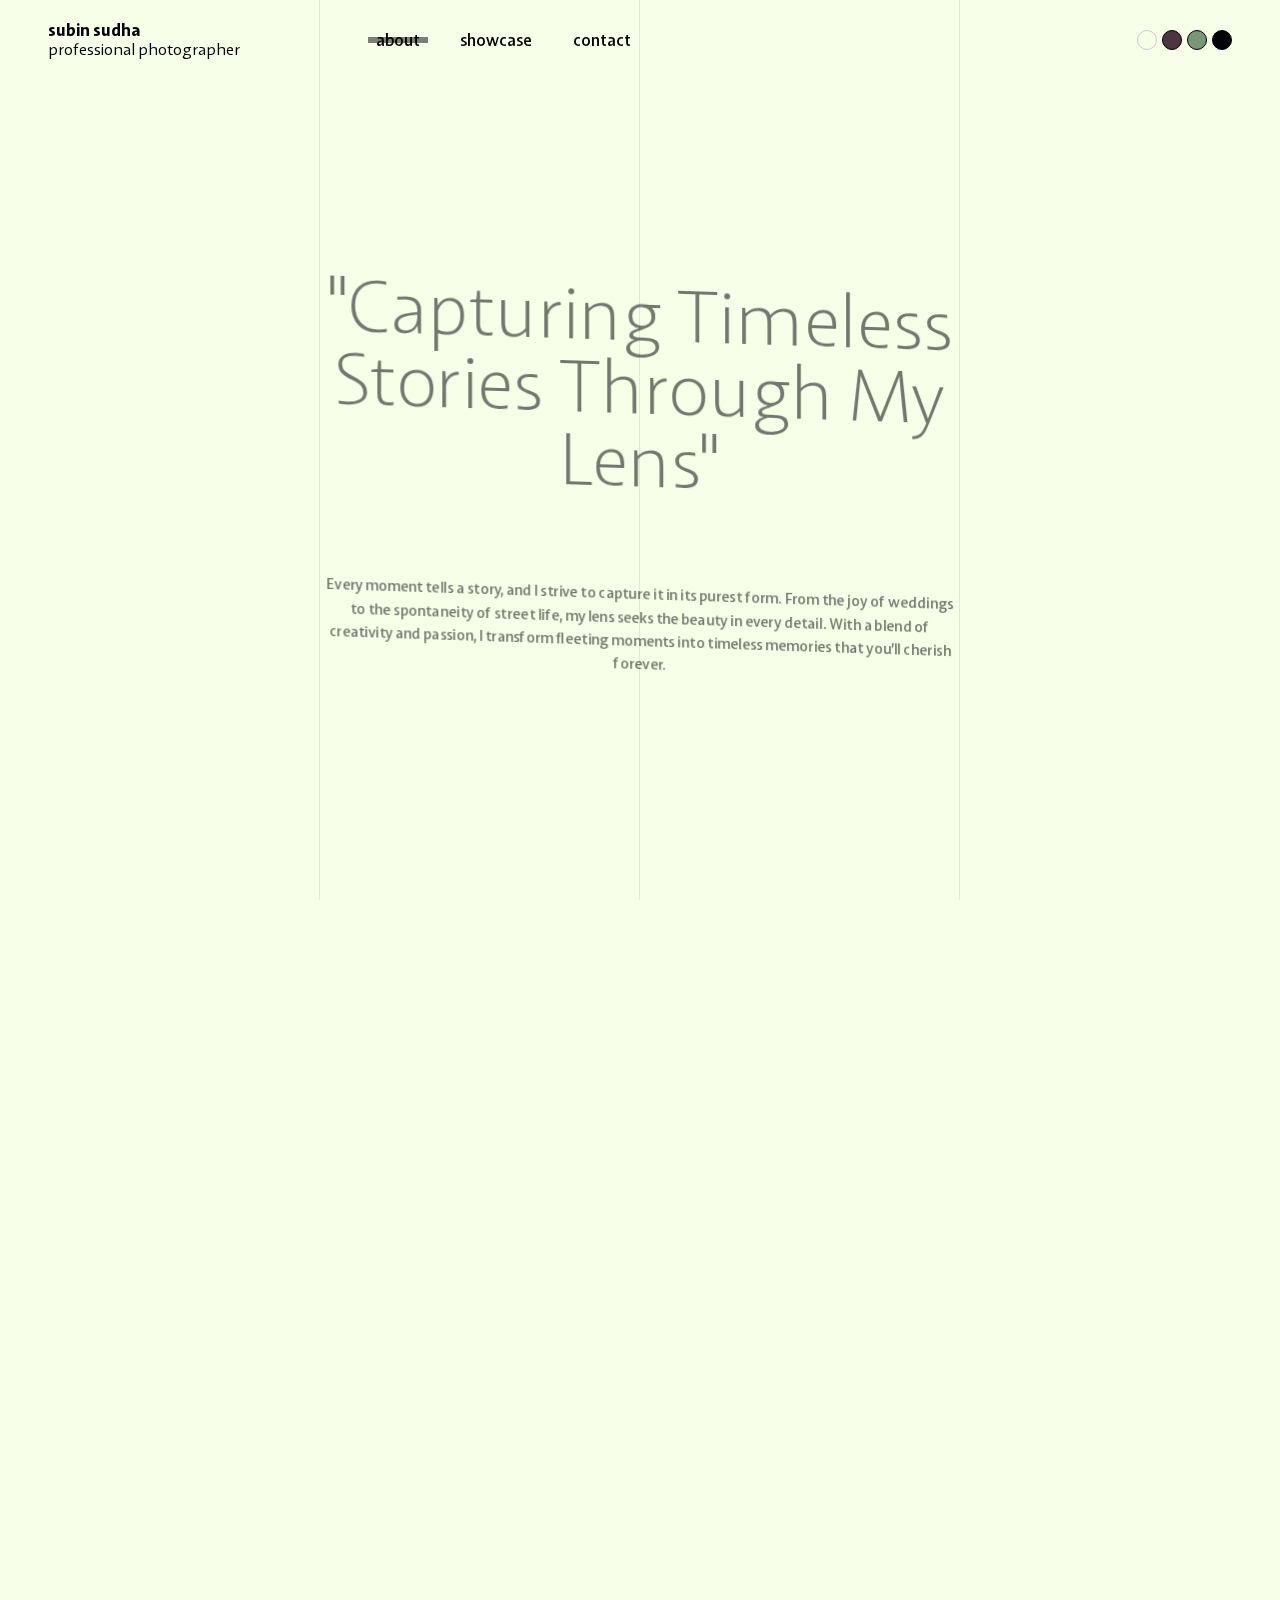
==== commit 7350dbee: "lenis" ====
--- a/about-me.html
+++ b/about-me.html
@@ -161,6 +161,7 @@
       <div class="canvas-column"></div> -->
     </div>
 
+    <script src="./js/lenis.min.js"></script>
     <script src="./js/gsap.min.js"></script>
     <script src="./js/ScrollTrigger.min.js"></script>
     <script src="./js/index.js"></script>
--- a/css/style.css
+++ b/css/style.css
@@ -12,7 +12,19 @@
   --plein-medium: "Plein-Medium";
   --plein-bold: "Plein-Bold";
 }
-
+html.lenis,
+html.lenis body {
+  height: auto;
+}
+.lenis.lenis-smooth [data-lenis-prevent] {
+  overscroll-behavior: contain;
+}
+.lenis.lenis-stopped {
+  overflow: clip;
+}
+.lenis.lenis-smooth iframe {
+  pointer-events: none;
+}
 * {
   padding: 0;
   margin: 0;
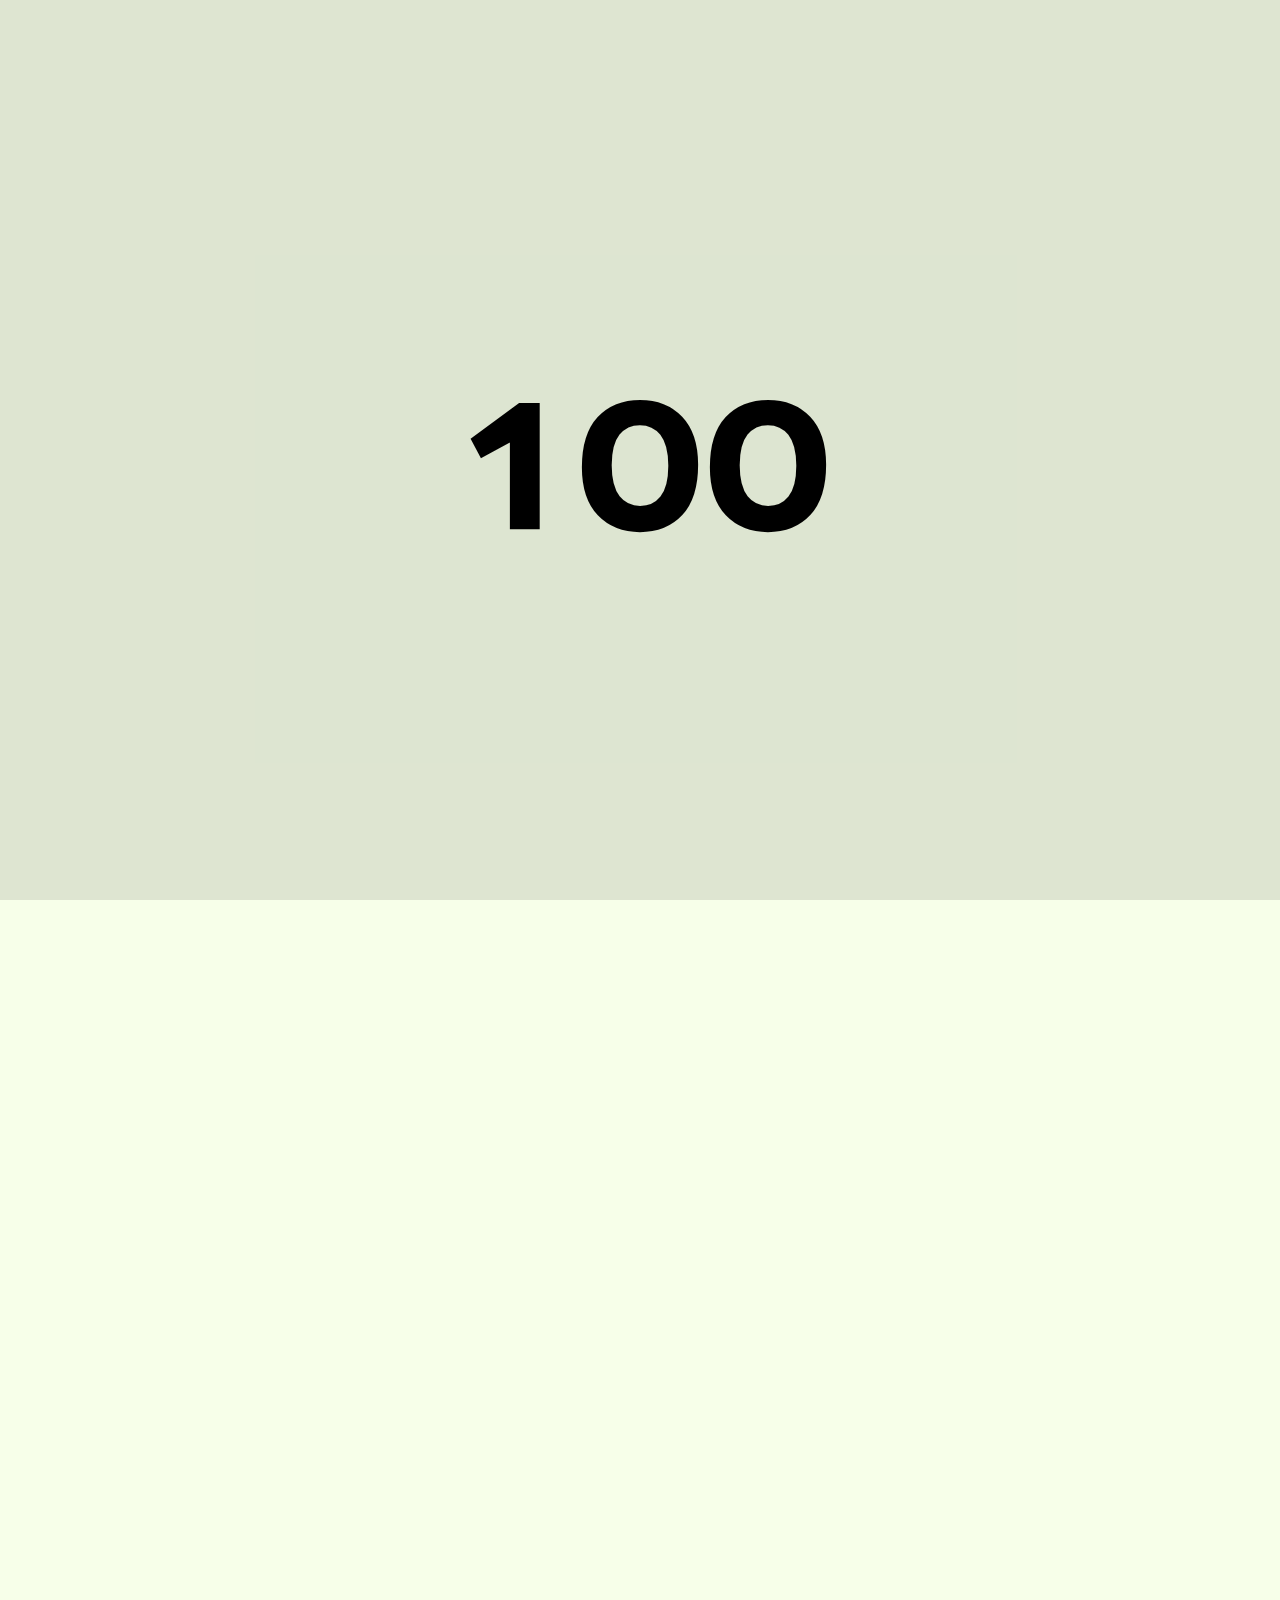
==== commit 550f5ae1: "preloader change" ====
--- a/about-me.html
+++ b/about-me.html
@@ -4,6 +4,7 @@
     <meta charset="UTF-8" />
     <meta name="viewport" content="width=device-width, initial-scale=1.0" />
     <title>Subin sudha | Aboutme</title>
+    <link rel="stylesheet" href="./css/font.css" />
     <link rel="stylesheet" href="./css/style.css" />
     <link rel="stylesheet" href="./css/screens.css" />
   </head>
@@ -11,11 +12,24 @@
     <!-- SPINNER -->
 
     <div class="spinner" id="spinner">
-      <div class="spinner-contant">
-        <div id="loader-fill" class="loader-fill"></div>
-        <div id="loading-percentage" class="loading-percentage">
-          <span>0</span>
-          <span class="percent-symbol">%</span>
+      <div class="spinner__wrapper">
+        <div id="spinner-fill" class="spinner-fill"></div>
+        <div class="spinner__counter">
+          <div class="spinner__mask">
+            <div class="spinner__number spinner__number--hundred">
+              0 1 2 3 4 5 6 7 8 9
+            </div>
+          </div>
+          <div class="spinner__mask">
+            <div class="spinner__number spinner__number--decimal">
+              0 1 2 3 4 5 6 7 8 9 0
+            </div>
+          </div>
+          <div class="spinner__mask">
+            <div class="spinner__number spinner__number--unit">
+              0 1 2 3 4 5 6 7 8 9 0
+            </div>
+          </div>
         </div>
       </div>
     </div>
--- a/css/font.css
+++ b/css/font.css
@@ -0,0 +1,65 @@
+/**
+* @license
+*
+* Font Family: Plein
+* Designed by: Inga Plönnigs
+* URL: https://www.fontshare.com/fonts/plein
+* © 2024 Indian Type Foundry
+*
+* Plein Light 
+* Plein Regular 
+* Plein Medium 
+* Plein Bold 
+* Plein Black 
+
+*
+*/
+@font-face {
+  font-family: "Plein-Light";
+  src: url("../fonts/Plein-Light.woff2") format("woff2"),
+    url("../fonts/Plein-Light.woff") format("woff"),
+    url("../fonts/Plein-Light.ttf") format("truetype");
+  font-weight: 300;
+  font-display: swap;
+  font-style: normal;
+}
+
+@font-face {
+  font-family: "Plein-Regular";
+  src: url("../fonts/Plein-Regular.woff2") format("woff2"),
+    url("../fonts/Plein-Regular.woff") format("woff"),
+    url("../fonts/Plein-Regular.ttf") format("truetype");
+  font-weight: 400;
+  font-display: swap;
+  font-style: normal;
+}
+
+@font-face {
+  font-family: "Plein-Medium";
+  src: url("../fonts/Plein-Medium.woff2") format("woff2"),
+    url("../fonts/Plein-Medium.woff") format("woff"),
+    url("../fonts/Plein-Medium.ttf") format("truetype");
+  font-weight: 500;
+  font-display: swap;
+  font-style: normal;
+}
+
+@font-face {
+  font-family: "Plein-Bold";
+  src: url("../fonts/Plein-Bold.woff2") format("woff2"),
+    url("../fonts/Plein-Bold.woff") format("woff"),
+    url("../fonts/Plein-Bold.ttf") format("truetype");
+  font-weight: 700;
+  font-display: swap;
+  font-style: normal;
+}
+
+@font-face {
+  font-family: "Plein-Black";
+  src: url("../fonts/Plein-Black.woff2") format("woff2"),
+    url("../fonts/Plein-Black.woff") format("woff"),
+    url("../fonts/Plein-Black.ttf") format("truetype");
+  font-weight: 900;
+  font-display: swap;
+  font-style: normal;
+}
--- a/css/style.css
+++ b/css/style.css
@@ -1,5 +1,3 @@
-@import "./plein.css";
-
 :root {
   --theme-color: #f7ffe9;
   --text-color: #000;
@@ -7,10 +5,10 @@
   --menu-toggle-color: #000;
   --window-height: 100vh;
   --container-width: 1800px;
-  --plein-light: "Plein-Light";
-  --plein-regular: "Plein-Regular";
-  --plein-medium: "Plein-Medium";
-  --plein-bold: "Plein-Bold";
+  --plein-light: "Plein-Light", sans-serif;
+  --plein-regular: "Plein-Regular", sans-serif;
+  --plein-medium: "Plein-Medium", sans-serif;
+  --plein-bold: "Plein-Bold", sans-serif;
 }
 html.lenis,
 html.lenis body {
@@ -59,7 +57,9 @@
   --scroll-bar-color: #87b787 !important;
   --menu-toggle-color: #ffffff;
 }
-
+html {
+  background-color: var(--theme-color);
+}
 body {
   font-size: 16px;
   color: var(--text-color);
@@ -68,6 +68,11 @@
   width: 100%;
   user-select: none;
   transition: background-color 0.3s, color 0.3s;
+  font-smooth: always;
+  -webkit-font-smoothing: antialiased;
+  -moz-osx-font-smoothing: grayscale;
+  text-rendering: optimizeLegibility;
+  font-kerning: normal;
 }
 
 /* THEME SWITCHER */
@@ -150,44 +155,49 @@
 /* SPINNER */
 
 .spinner {
-  width: 100%;
-  height: 100%;
-  background-color: var(--theme-color);
   position: fixed;
   top: 0;
   left: 0;
+  width: 100%;
+  height: 100%;
+  background-color: var(--theme-color);
   z-index: 900;
   display: flex;
 }
 
-.spinner-contant {
-  margin: auto;
-  width: 100%;
-  height: 100%;
-  position: relative;
-}
-.loading-percentage {
-  font-size: 12rem;
-  color: var(--text-color);
-  font-family: var(--plein-light);
+.spinner__wrapper {
+  position: relative;
+  width: 100%;
+  height: 100%;
+  display: flex;
+  align-items: center;
+  justify-content: center;
+  z-index: 4;
+}
+.spinner__counter {
+  display: flex;
+  justify-content: center;
+  overflow: hidden;
+}
+.spinner__mask {
+  position: relative;
+  width: 5.625rem;
+  height: 8.125rem;
+  text-align: center;
+  overflow: hidden;
+}
+.spinner__number {
   position: absolute;
-  left: 50%;
-  top: 50%;
-  transform: translate(-50%, -50%);
-  z-index: 5;
-  display: flex;
-  justify-content: center;
-  align-items: baseline;
-  letter-spacing: -1rem;
-}
-
-.loading-percentage .percent-symbol {
-  font-size: 1.4rem;
-  margin-left: 5px;
-  display: inline-block;
-  letter-spacing: normal;
-}
-.loader-fill {
+  width: 100%;
+  height: 100%;
+  font-size: 8.125rem;
+  font-weight: 800;
+  line-height: 1;
+  color: var(--text-color);
+  font-family: var(--plein-medium);
+  transform: translateY(0px);
+}
+.spinner-fill {
   position: absolute;
   left: 0;
   top: 0;
@@ -196,33 +206,22 @@
   z-index: 1;
 }
 
-body[data-theme="white"] .loader-fill {
+body[data-theme="white"] .spinner-fill {
   background-color: rgba(0, 0, 0, 0.1);
 }
-body[data-theme="dark"] .loader-fill,
-body[data-theme="coffee"] .loader-fill,
-body[data-theme="teal"] .loader-fill {
+body[data-theme="dark"] .spinner-fill,
+body[data-theme="coffee"] .spinner-fill,
+body[data-theme="teal"] .spinner-fill {
   background-color: rgba(255, 255, 255, 0.1);
 }
 
-@media screen and (min-width: 768px) {
-  .loading-percentage {
-    font-size: 16rem;
-    letter-spacing: -1.2rem;
-  }
-}
-
 @media screen and (min-width: 1024px) {
-  .loading-percentage {
-    font-size: 18rem;
-    letter-spacing: -1.4rem;
-  }
-}
-
-@media screen and (min-width: 1600px) {
-  .loading-percentage {
-    font-size: 24rem;
-    letter-spacing: -1.6rem;
+  .spinner__mask {
+    width: 8rem;
+    height: 12.5rem;
+  }
+  .spinner__number {
+    font-size: 12.5rem;
   }
 }
 
@@ -230,7 +229,6 @@
   display: grid;
   height: var(--window-height);
   background-color: transparent !important;
-  /* grid-template-columns: repeat(4, 1fr); */
   grid-template-columns: repeat(2, 1fr);
   grid-column-gap: 0;
   width: 100%;
@@ -553,7 +551,7 @@
 
 section.main-wrapper {
   padding-top: 120px;
-  margin-bottom: 120px;
+  padding-bottom: 120px;
   width: 100%;
   min-height: 100%;
 }
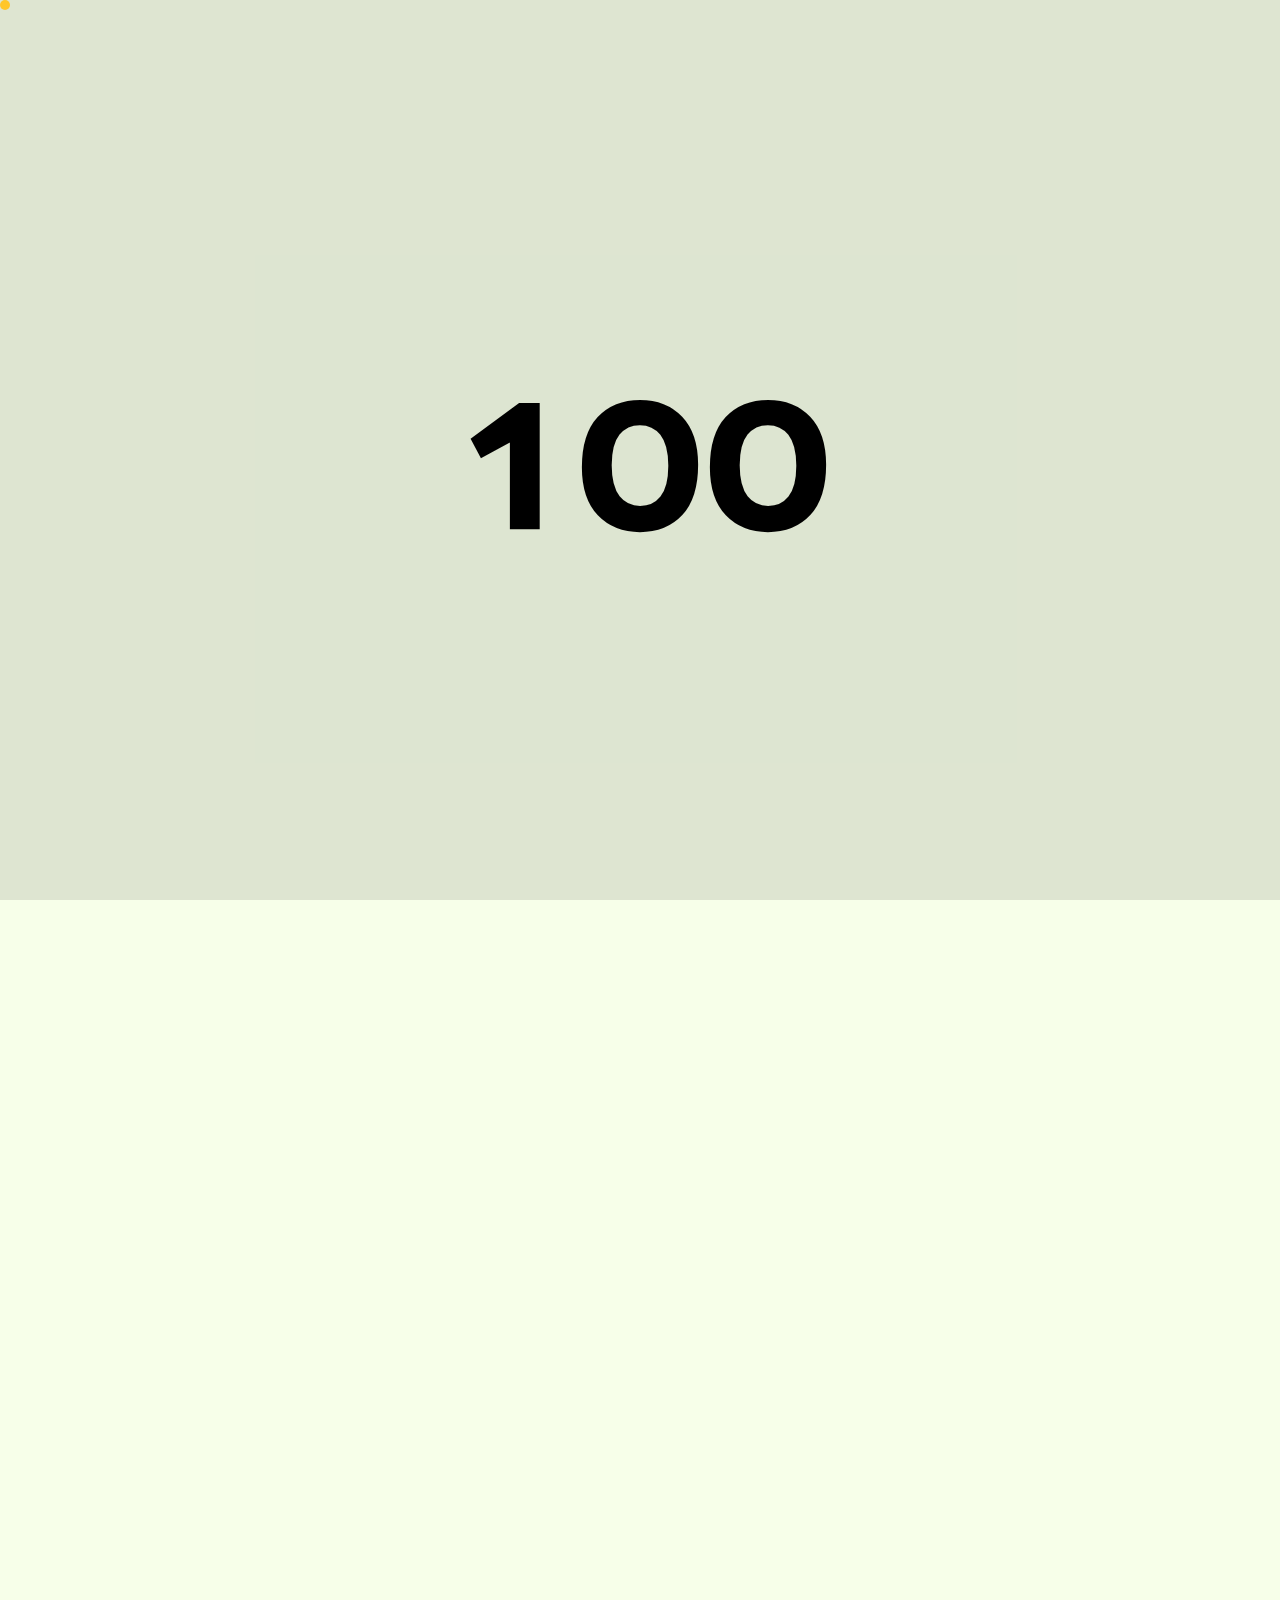
==== commit eba92602: "cursor" ====
--- a/about-me.html
+++ b/about-me.html
@@ -171,9 +171,9 @@
       <div class="canvas-column"></div>
       <div class="canvas-column"></div>
       <div class="canvas-column"></div>
-      <!-- <div class="canvas-column"></div>
-      <div class="canvas-column"></div> -->
     </div>
+
+    <div class="cursor-element"></div>
 
     <script src="./js/lenis.min.js"></script>
     <script src="./js/gsap.min.js"></script>
--- a/css/style.css
+++ b/css/style.css
@@ -3,6 +3,7 @@
   --text-color: #000;
   --scroll-bar-color: #000;
   --menu-toggle-color: #000;
+  --cursor-color: 255, 198, 41;
   --window-height: 100vh;
   --container-width: 1800px;
   --plein-light: "Plein-Light", sans-serif;
@@ -27,7 +28,7 @@
   padding: 0;
   margin: 0;
   box-sizing: border-box;
-  font-family: "Plein", sans-serif;
+  font-family: "Plein-Medium", sans-serif;
 }
 
 body[data-theme="dark"] {
@@ -47,18 +48,18 @@
 body[data-theme="coffee"] {
   --theme-color: #4e343c !important;
   --text-color: #ffffff !important;
-  --scroll-bar-color: #8a4359 !important;
+  --scroll-bar-color: #83485c !important;
   --menu-toggle-color: #ffffff;
 }
 
 body[data-theme="teal"] {
   --theme-color: #789678 !important;
   --text-color: #ffffff !important;
-  --scroll-bar-color: #87b787 !important;
+  --scroll-bar-color: #6cac6c !important;
   --menu-toggle-color: #ffffff;
 }
 html {
-  background-color: var(--theme-color);
+  overflow-x: hidden;
 }
 body {
   font-size: 16px;
@@ -73,6 +74,31 @@
   -moz-osx-font-smoothing: grayscale;
   text-rendering: optimizeLegibility;
   font-kerning: normal;
+}
+
+.cursor-element {
+  display: block;
+  width: 10px;
+  height: 10px;
+  position: fixed;
+  top: 0;
+  left: 0;
+  border-radius: 50%;
+  background-color: rgba(var(--cursor-color), 1);
+  pointer-events: none;
+  z-index: 6000;
+  transition: transform 0.2s ease, background-color 0.2s ease;
+}
+
+.cursor-element.hover {
+  background-color: rgba(var(--cursor-color), 0.5);
+  transform: scale(5);
+}
+
+@media screen and (max-width: 1023px) {
+  .cursor-element {
+    display: none !important;
+  }
 }
 
 /* THEME SWITCHER */
@@ -252,8 +278,8 @@
 
 /* width */
 ::-webkit-scrollbar {
-  width: 5px;
-  height: 5px;
+  width: 2px;
+  height: 2px;
 }
 /* Track */
 ::-webkit-scrollbar-track {
@@ -403,7 +429,7 @@
   overflow: hidden;
 }
 .card-section {
-  perspective: 1200;
+  perspective: 1200px;
 }
 .hero-section .hero-title {
   position: absolute;
